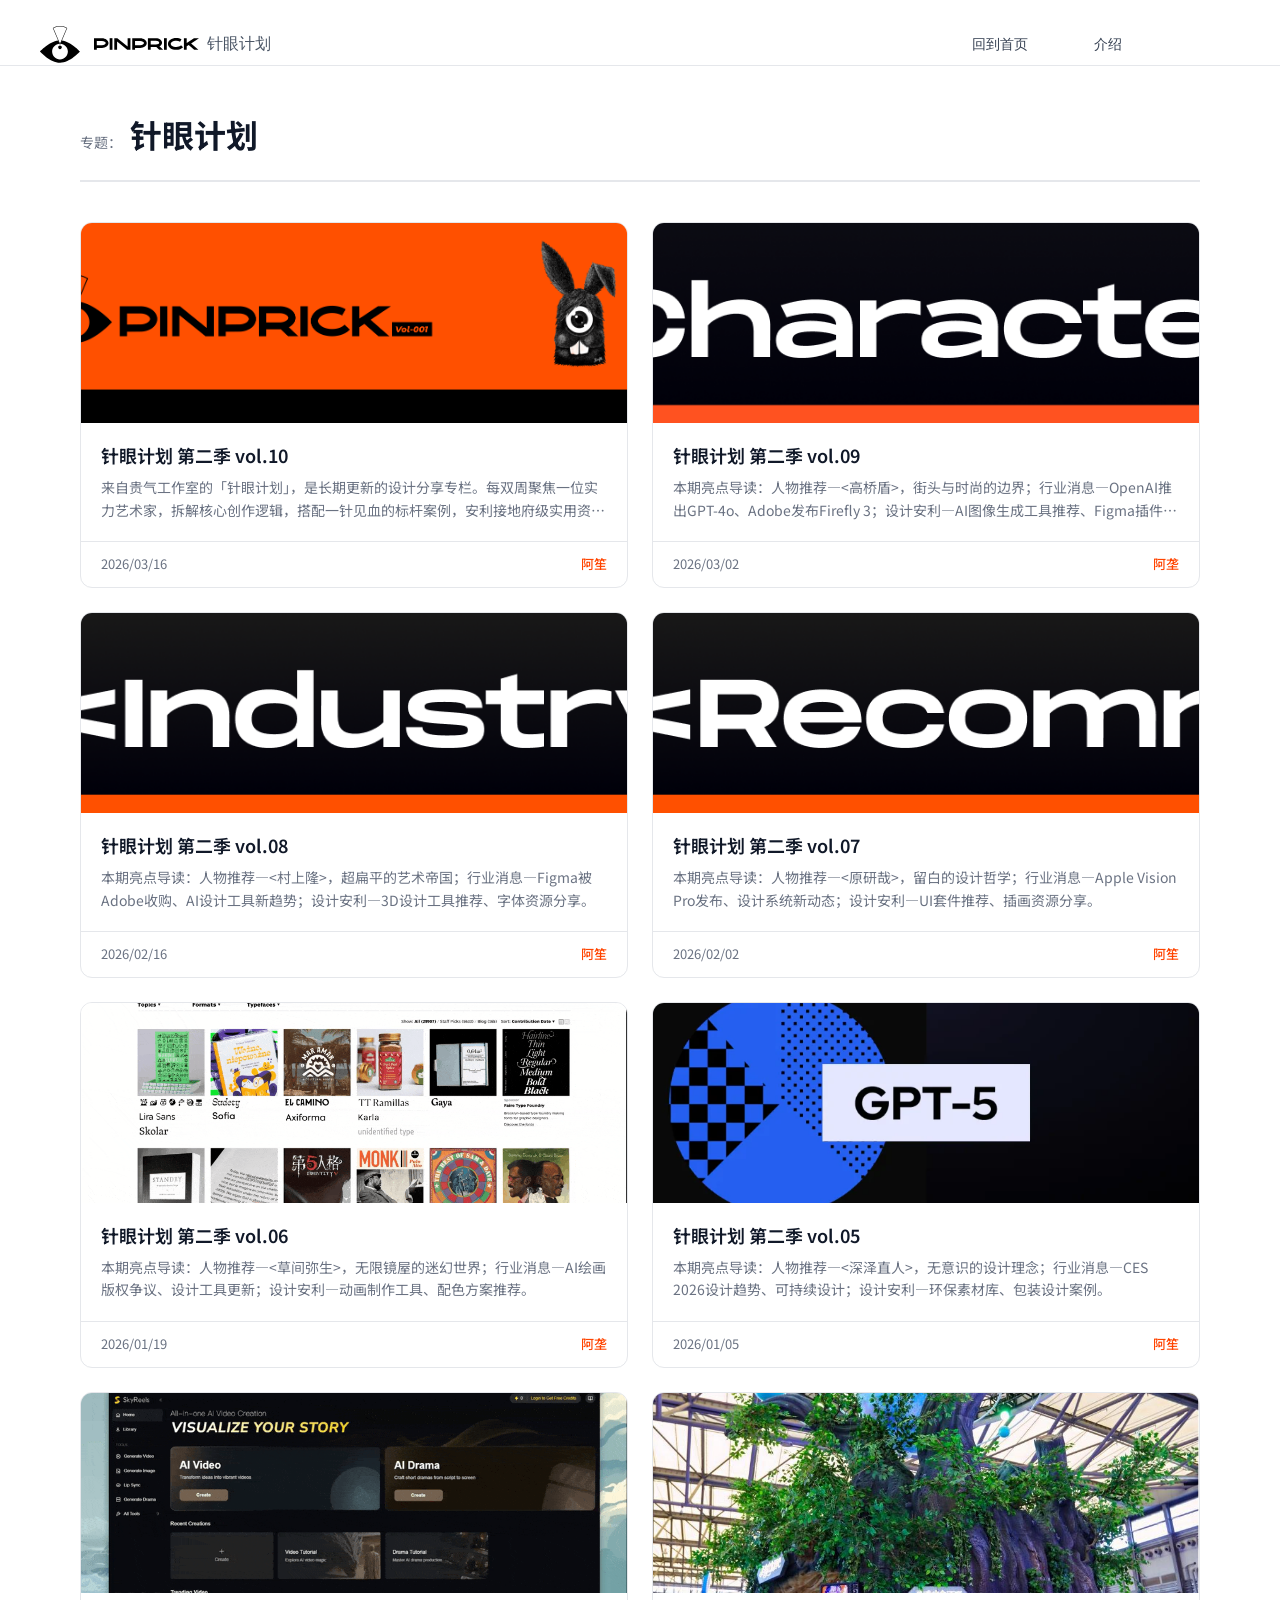
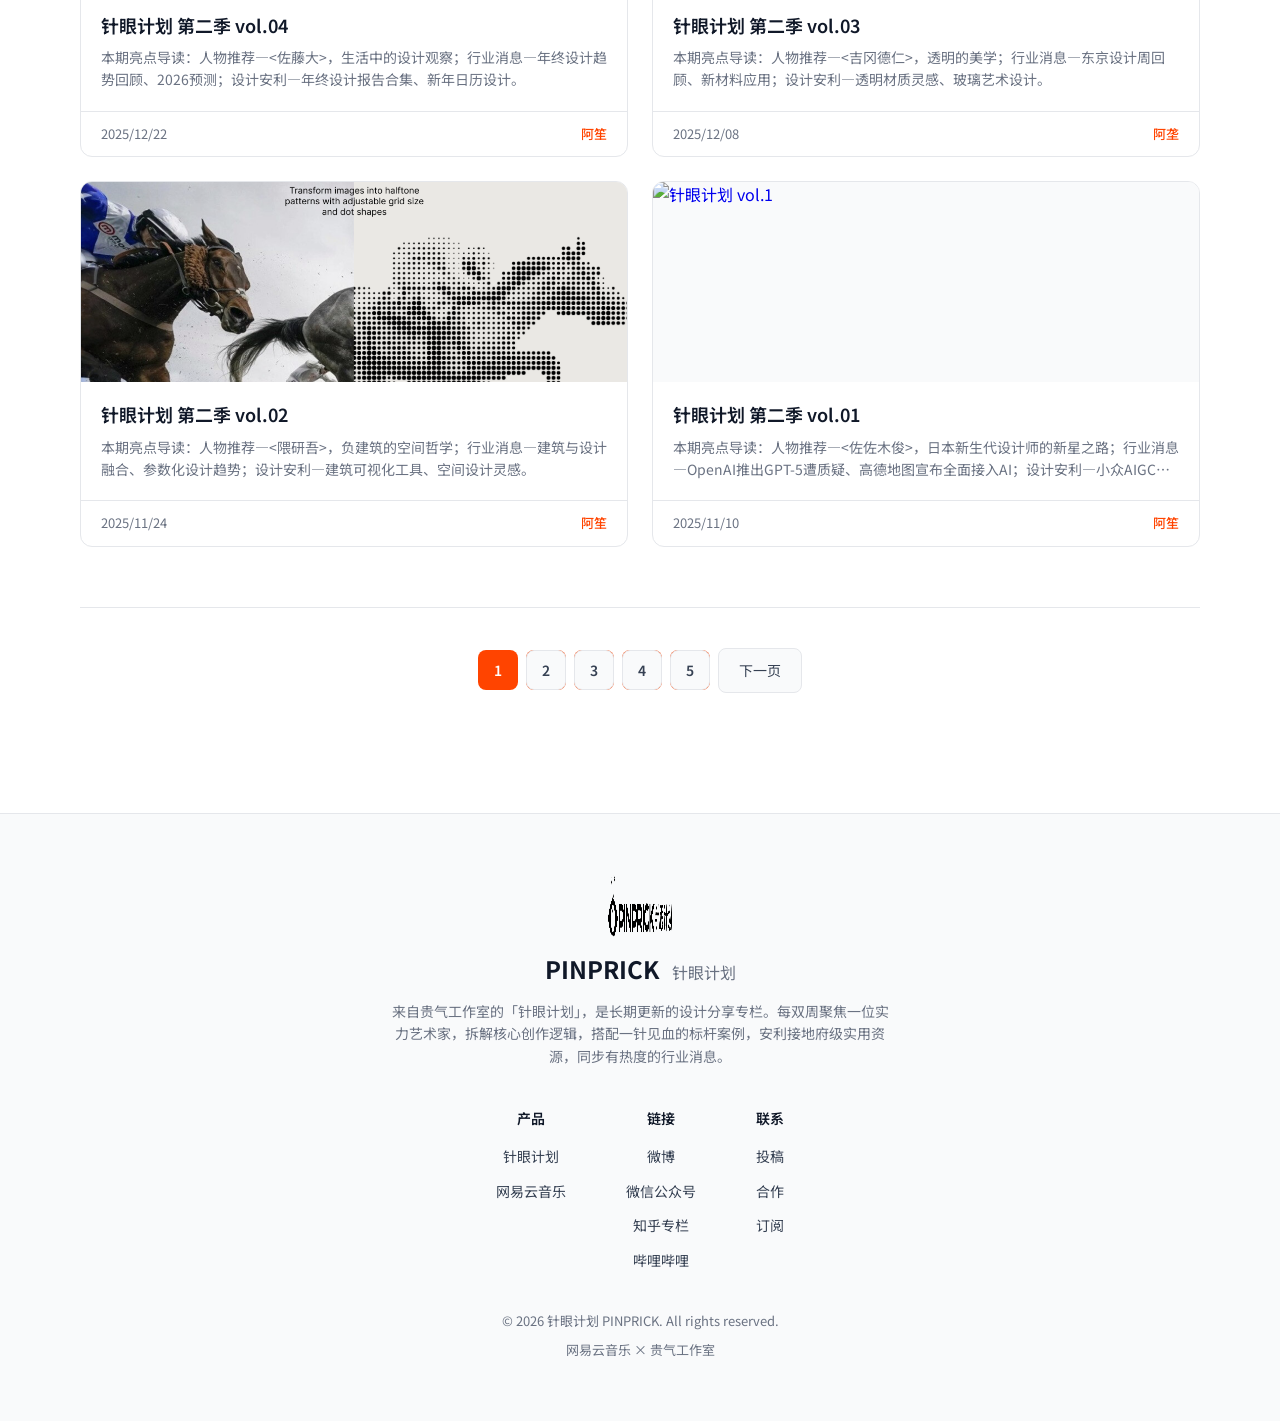
==== index.html @ 89ac24b5 "Initial commit" ====
<!DOCTYPE html>
<html lang="zh-CN">
<head>
    <meta charset="UTF-8">
    <meta name="viewport" content="width=device-width, initial-scale=1.0">
    <title>专题：针眼计划</title>
    <link rel="preconnect" href="https://fonts.googleapis.com">
    <link rel="preconnect" href="https://fonts.gstatic.com" crossorigin>
    <link href="https://fonts.googleapis.com/css2?family=Noto+Sans+SC:wght@400;500;600;700&display=swap" rel="stylesheet">
    <style>
        :root {
            --text-primary: #101828;
            --text-secondary: #364153;
            --text-tertiary: #6A7282;
            --border-color: #E5E7EB;
            --bg-gray: #F9FAFB;
            --bg-white: #FFFFFF;
            --link-blue: #155DFC;
            --primary: #FF4400;
            
            --font-main: 'Noto Sans SC', -apple-system, BlinkMacSystemFont, 'Segoe UI', sans-serif;
            --transition: all 0.2s ease;
        }

        * {
            margin: 0;
            padding: 0;
            box-sizing: border-box;
        }

        body {
            font-family: var(--font-main);
            background: var(--bg-white);
            color: var(--text-primary);
            line-height: 1.6;
            -webkit-font-smoothing: antialiased;
        }

        /* 顶部导航 */
        .header-section {
            display: flex;
            align-items: center;
            justify-content: space-between;
            padding: 16px 40px;
            border-bottom: 1px solid var(--border-color);
            background: var(--bg-white);
            position: sticky;
            top: 0;
            z-index: 100;
        }

        .header-logo .logo {
            display: flex;
            align-items: center;
            gap: 10px;
            text-decoration: none;
        }

        .header-logo img {
            width: 32px;
            height: 32px;
            border-radius: 8px;
        }

        .header-logo .en {
            font-size: 18px;
            font-weight: 700;
            color: var(--text-primary);
            letter-spacing: 1px;
        }

        .header-logo .cn {
            font-size: 14px;
            color: var(--text-tertiary);
        }

        .header-section nav ul {
            display: flex;
            list-style: none;
            gap: 32px;
        }

        .header-section nav a {
            font-size: 14px;
            color: var(--text-secondary);
            text-decoration: none;
            transition: var(--transition);
        }

        .header-section nav a:hover {
            color: var(--primary);
        }

        .header-section .buttons {
            display: flex;
            align-items: center;
            gap: 16px;
        }

        .search-input {
            padding: 8px 16px;
            border: 1px solid var(--border-color);
            border-radius: 8px;
            font-size: 14px;
            width: 200px;
            outline: none;
        }

        .search-input:focus {
            border-color: var(--primary);
        }

        /* 专题标题区 */
        .subject-page {
            max-width: 1200px;
            margin: 0 auto;
            padding: 40px;
        }

        .subject-title {
            display: flex;
            align-items: baseline;
            gap: 8px;
            margin-bottom: 40px;
            padding-bottom: 20px;
            border-bottom: 2px solid var(--border-color);
        }

        .subject-name-sub {
            font-size: 14px;
            color: var(--text-tertiary);
        }

        .subject-name-sub a {
            color: var(--text-tertiary);
            text-decoration: none;
        }

        .subject-name {
            font-size: 32px;
            font-weight: 700;
            color: var(--text-primary);
        }

        /* 周刊列表 */
        .post-list {
            display: grid;
            grid-template-columns: repeat(auto-fill, minmax(360px, 1fr));
            gap: 24px;
        }

        .post-card {
            display: block;
            background: var(--bg-white);
            border-radius: 12px;
            overflow: hidden;
            border: 1px solid var(--border-color);
            text-decoration: none;
            transition: var(--transition);
        }

        .post-card:hover {
            box-shadow: 0 4px 12px rgba(0, 0, 0, 0.1);
            transform: translateY(-4px);
        }

        .post-card .cover-image {
            width: 100%;
            height: 200px;
            overflow: hidden;
            background: var(--bg-gray);
        }

        .post-card .cover-image img {
            width: 100%;
            height: 100%;
            object-fit: cover;
            transition: var(--transition);
        }

        .post-card:hover .cover-image img {
            transform: scale(1.05);
        }

        .post-card .title-bar {
            padding: 20px;
        }

        .post-card .title {
            font-size: 18px;
            font-weight: 600;
            color: var(--text-primary);
            margin-bottom: 8px;
            line-height: 1.4;
        }

        .post-card .desc {
            font-size: 14px;
            color: var(--text-tertiary);
            line-height: 1.6;
            display: -webkit-box;
            -webkit-line-clamp: 2;
            -webkit-box-orient: vertical;
            overflow: hidden;
        }

        .post-card .meta-bar {
            padding: 12px 20px;
            border-top: 1px solid var(--border-color);
            display: flex;
            justify-content: space-between;
            align-items: center;
        }

        .post-card .date {
            font-size: 13px;
            color: var(--text-tertiary);
        }

        .post-card .author {
            font-size: 13px;
            color: var(--primary);
            font-weight: 500;
        }

        /* 分页 */
        .pages-nav {
            display: flex;
            justify-content: center;
            align-items: center;
            gap: 8px;
            margin-top: 60px;
            padding-top: 40px;
            border-top: 1px solid var(--border-color);
        }

        .pages-buttons {
            display: flex;
            list-style: none;
            gap: 8px;
        }

        .pages-buttons li,
        .pages-buttons a {
            display: flex;
            align-items: center;
            justify-content: center;
            width: 40px;
            height: 40px;
            border-radius: 8px;
            font-size: 14px;
            text-decoration: none;
            transition: var(--transition);
        }

        .pages-buttons li {
            background: var(--primary);
            color: white;
            font-weight: 600;
        }

        .pages-buttons a {
            background: var(--bg-gray);
            color: var(--text-secondary);
            border: 1px solid var(--border-color);
        }

        .pages-buttons a:hover {
            background: var(--border-color);
        }

        .pages-but.next {
            padding: 10px 20px;
            background: var(--bg-gray);
            color: var(--text-secondary);
            border: 1px solid var(--border-color);
            border-radius: 8px;
            font-size: 14px;
            text-decoration: none;
            transition: var(--transition);
        }

        .pages-but.next:hover {
            background: var(--border-color);
        }

        /* 页脚 */
        footer {
            background: var(--bg-gray);
            border-top: 1px solid var(--border-color);
            padding: 60px 40px;
            margin-top: 80px;
        }

        .site-logo {
            max-width: 1200px;
            margin: 0 auto;
            display: flex;
            flex-direction: column;
            align-items: center;
            text-align: center;
            gap: 40px;
        }

        .site-desc {
            display: flex;
            flex-direction: column;
            align-items: center;
            gap: 12px;
        }

        .site-desc img {
            width: 64px;
            height: 64px;
            border-radius: 12px;
        }

        .site-desc .name {
            font-size: 24px;
            font-weight: 700;
            color: var(--text-primary);
        }

        .site-desc .name .zh {
            font-size: 16px;
            color: var(--text-tertiary);
            font-weight: 400;
            margin-left: 8px;
        }

        .site-desc .desc {
            font-size: 14px;
            color: var(--text-tertiary);
            max-width: 500px;
        }

        .links-box {
            display: flex;
            gap: 60px;
            flex-wrap: wrap;
            justify-content: center;
        }

        .links {
            display: flex;
            flex-direction: column;
            gap: 12px;
        }

        .links .title {
            font-size: 14px;
            font-weight: 600;
            color: var(--text-primary);
            margin-bottom: 4px;
        }

        .links a {
            font-size: 14px;
            color: var(--text-secondary);
            text-decoration: none;
            transition: var(--transition);
        }

        .links a:hover {
            color: var(--primary);
        }

        .contact {
            display: flex;
            flex-direction: column;
            align-items: center;
            gap: 8px;
            font-size: 13px;
            color: var(--text-tertiary);
        }

        .contact a {
            color: var(--text-tertiary);
            text-decoration: none;
        }

        /* 响应式 */
        @media (max-width: 768px) {
            .header-section {
                padding: 12px 20px;
                flex-wrap: wrap;
                gap: 12px;
            }

            .header-section nav ul {
                gap: 16px;
            }

            .search-input {
                width: 150px;
            }

            .subject-page {
                padding: 20px;
            }

            .post-list {
                grid-template-columns: 1fr;
            }

            .links-box {
                gap: 30px;
            }
        }
    </style>
</head>
<body>
    <!-- 顶部导航 -->
    <div style="width: 100%; height: 100%; padding-top: 24px; padding-bottom: 1px; padding-left: 40px; padding-right: 40px; background: white; border-bottom: 1px #E5E7EB solid; flex-direction: column; justify-content: flex-start; align-items: flex-start; display: inline-flex">
        <div style="align-self: stretch; height: 40px; justify-content: space-between; align-items: center; display: inline-flex">
            <div style="width: 234px; height: 40px; justify-content: flex-start; align-items: center; gap: 12px; display: flex">
                <!-- Icon 图片 -->
                <img src="assets/icon.svg" width="40" height="37" alt="icon" style="flex-shrink: 0;">
                <div style="flex: 1 1 0; height: 28px; justify-content: flex-start; align-items: center; gap: 8px; display: flex">
                    <!-- Logo 图片 -->
                    <img src="assets/logo2.svg" width="107" height="28" alt="PINPRICK" style="flex-shrink: 0;">
                    <div style="width: 64px; height: 24px; position: relative">
                        <div style="left: 0px; top: -0.50px; position: absolute; color: #4A5565; font-size: 16px; font-family: Inter; font-weight: 400; line-height: 24px; word-wrap: break-word">针眼计划</div>
                    </div>
                </div>
            </div>
            <div style="width: 268px; height: 20px; justify-content: flex-start; align-items: flex-start; gap: 66px; display: flex">
                <a href="index.html" style="width: 56px; height: 20px; position: relative; text-decoration: none;">
                    <div style="left: 0px; top: 0.50px; position: absolute; color: #364153; font-size: 14px; font-family: Inter; font-weight: 400; line-height: 20px; word-wrap: break-word">回到首页</div>
                </a>
                <a href="#" style="width: 28px; height: 20px; position: relative; text-decoration: none;">
                    <div style="left: 0px; top: 0.50px; position: absolute; color: #364153; font-size: 14px; font-family: Inter; font-weight: 400; line-height: 20px; word-wrap: break-word">介绍</div>
                </a>
            </div>
        </div>
    </div>

    <!-- 专题内容 -->
    <div class="subject-page">
        <div class="subject-title">
            <div class="subject-name-sub"><a href="#">专题</a>：</div>
            <div class="subject-name">针眼计划</div>
        </div>

        <div class="post-list">
            <article>
                <a class="post-card" href="vol10.html">
                    <div class="cover-image">
                        <img src="assets/images/banner.png" alt="针眼计划 vol.10">
                    </div>
                    <div class="title-bar">
                        <div class="title">针眼计划 第二季 vol.10</div>
                        <div class="desc">来自贵气工作室的「针眼计划」，是长期更新的设计分享专栏。每双周聚焦一位实力艺术家，拆解核心创作逻辑，搭配一针见血的标杆案例，安利接地府级实用资源，同步有热度的行业消息。</div>
                    </div>
                    <div class="meta-bar">
                        <div class="date">2026/03/16</div>
                        <div class="author">阿笙</div>
                    </div>
                </a>
            </article>

            <article>
                <a class="post-card" href="#">
                    <div class="cover-image">
                        <img src="assets/images/image1.png" alt="针眼计划 vol.9">
                    </div>
                    <div class="title-bar">
                        <div class="title">针眼计划 第二季 vol.09</div>
                        <div class="desc">本期亮点导读：人物推荐—<高桥盾>，街头与时尚的边界；行业消息—OpenAI推出GPT-4o、Adobe发布Firefly 3；设计安利—AI图像生成工具推荐、Figma插件安利。</div>
                    </div>
                    <div class="meta-bar">
                        <div class="date">2026/03/02</div>
                        <div class="author">阿垄</div>
                    </div>
                </a>
            </article>

            <article>
                <a class="post-card" href="#">
                    <div class="cover-image">
                        <img src="assets/images/image2.png" alt="针眼计划 vol.8">
                    </div>
                    <div class="title-bar">
                        <div class="title">针眼计划 第二季 vol.08</div>
                        <div class="desc">本期亮点导读：人物推荐—<村上隆>，超扁平的艺术帝国；行业消息—Figma被Adobe收购、AI设计工具新趋势；设计安利—3D设计工具推荐、字体资源分享。</div>
                    </div>
                    <div class="meta-bar">
                        <div class="date">2026/02/16</div>
                        <div class="author">阿笙</div>
                    </div>
                </a>
            </article>

            <article>
                <a class="post-card" href="#">
                    <div class="cover-image">
                        <img src="assets/images/image3.png" alt="针眼计划 vol.7">
                    </div>
                    <div class="title-bar">
                        <div class="title">针眼计划 第二季 vol.07</div>
                        <div class="desc">本期亮点导读：人物推荐—<原研哉>，留白的设计哲学；行业消息—Apple Vision Pro发布、设计系统新动态；设计安利—UI套件推荐、插画资源分享。</div>
                    </div>
                    <div class="meta-bar">
                        <div class="date">2026/02/02</div>
                        <div class="author">阿笙</div>
                    </div>
                </a>
            </article>

            <article>
                <a class="post-card" href="#">
                    <div class="cover-image">
                        <img src="assets/22a1a3b0213f842f00d4b5f967fd8609e3eee05f.png" alt="针眼计划 vol.6">
                    </div>
                    <div class="title-bar">
                        <div class="title">针眼计划 第二季 vol.06</div>
                        <div class="desc">本期亮点导读：人物推荐—<草间弥生>，无限镜屋的迷幻世界；行业消息—AI绘画版权争议、设计工具更新；设计安利—动画制作工具、配色方案推荐。</div>
                    </div>
                    <div class="meta-bar">
                        <div class="date">2026/01/19</div>
                        <div class="author">阿垄</div>
                    </div>
                </a>
            </article>

            <article>
                <a class="post-card" href="#">
                    <div class="cover-image">
                        <img src="assets/33ae44bf12fc113bd7b85f7aa968d2477eeef118.png" alt="针眼计划 vol.5">
                    </div>
                    <div class="title-bar">
                        <div class="title">针眼计划 第二季 vol.05</div>
                        <div class="desc">本期亮点导读：人物推荐—<深泽直人>，无意识的设计理念；行业消息—CES 2026设计趋势、可持续设计；设计安利—环保素材库、包装设计案例。</div>
                    </div>
                    <div class="meta-bar">
                        <div class="date">2026/01/05</div>
                        <div class="author">阿笙</div>
                    </div>
                </a>
            </article>

            <article>
                <a class="post-card" href="#">
                    <div class="cover-image">
                        <img src="assets/5756b18240e307628a3d1b5a6f895a872608be75.png" alt="针眼计划 vol.4">
                    </div>
                    <div class="title-bar">
                        <div class="title">针眼计划 第二季 vol.04</div>
                        <div class="desc">本期亮点导读：人物推荐—<佐藤大>，生活中的设计观察；行业消息—年终设计趋势回顾、2026预测；设计安利—年终设计报告合集、新年日历设计。</div>
                    </div>
                    <div class="meta-bar">
                        <div class="date">2025/12/22</div>
                        <div class="author">阿笙</div>
                    </div>
                </a>
            </article>

            <article>
                <a class="post-card" href="#">
                    <div class="cover-image">
                        <img src="assets/b11e71206a2178efbe42b6c423377d0034a6771e.png" alt="针眼计划 vol.3">
                    </div>
                    <div class="title-bar">
                        <div class="title">针眼计划 第二季 vol.03</div>
                        <div class="desc">本期亮点导读：人物推荐—<吉冈德仁>，透明的美学；行业消息—东京设计周回顾、新材料应用；设计安利—透明材质灵感、玻璃艺术设计。</div>
                    </div>
                    <div class="meta-bar">
                        <div class="date">2025/12/08</div>
                        <div class="author">阿垄</div>
                    </div>
                </a>
            </article>

            <article>
                <a class="post-card" href="#">
                    <div class="cover-image">
                        <img src="assets/c27d54ccee153dde2a1692003298efab09b03864.png" alt="针眼计划 vol.2">
                    </div>
                    <div class="title-bar">
                        <div class="title">针眼计划 第二季 vol.02</div>
                        <div class="desc">本期亮点导读：人物推荐—<隈研吾>，负建筑的空间哲学；行业消息—建筑与设计融合、参数化设计趋势；设计安利—建筑可视化工具、空间设计灵感。</div>
                    </div>
                    <div class="meta-bar">
                        <div class="date">2025/11/24</div>
                        <div class="author">阿笙</div>
                    </div>
                </a>
            </article>

            <article>
                <a class="post-card" href="#">
                    <div class="cover-image">
                        <img src="assets/86ebbc7be749cad9cbaf5dbb423f8e8fbf219d5c.png" alt="针眼计划 vol.1">
                    </div>
                    <div class="title-bar">
                        <div class="title">针眼计划 第二季 vol.01</div>
                        <div class="desc">本期亮点导读：人物推荐—<佐佐木俊>，日本新生代设计师的新星之路；行业消息—OpenAI推出GPT-5遭质疑、高德地图宣布全面接入AI；设计安利—小众AIGC生成视频&图片平台推荐。</div>
                    </div>
                    <div class="meta-bar">
                        <div class="date">2025/11/10</div>
                        <div class="author">阿笙</div>
                    </div>
                </a>
            </article>
        </div>

        <!-- 分页 -->
        <div class="pages-nav">
            <ul class="pages-buttons">
                <li class="active">1</li>
                <li><a href="#">2</a></li>
                <li><a href="#">3</a></li>
                <li><a href="#">4</a></li>
                <li><a href="#">5</a></li>
            </ul>
            <a class="pages-but next" href="#">下一页</a>
        </div>
    </div>

    <!-- 页脚 -->
    <footer>
        <div class="site-logo">
            <div class="site-desc">
                <img src="assets/logos/logo.png" alt="PINPRICK">
                <div class="name">PINPRICK <span class="zh">针眼计划</span></div>
                <div class="desc">来自贵气工作室的「针眼计划」，是长期更新的设计分享专栏。每双周聚焦一位实力艺术家，拆解核心创作逻辑，搭配一针见血的标杆案例，安利接地府级实用资源，同步有热度的行业消息。</div>
            </div>
            <div class="links-box">
                <nav class="links">
                    <div class="title">产品</div>
                    <a href="#" target="_blank">针眼计划</a>
                    <a href="#" target="_blank">网易云音乐</a>
                </nav>
                <nav class="links">
                    <div class="title">链接</div>
                    <a href="#" target="_blank">微博</a>
                    <a href="#" target="_blank">微信公众号</a>
                    <a href="#" target="_blank">知乎专栏</a>
                    <a href="#" target="_blank">哔哩哔哩</a>
                </nav>
                <nav class="links">
                    <div class="title">联系</div>
                    <a href="#" target="_blank">投稿</a>
                    <a href="#" target="_blank">合作</a>
                    <a href="#" target="_blank">订阅</a>
                </nav>
            </div>
            <div class="contact">
                <div class="cc">© 2026 针眼计划 PINPRICK. All rights reserved.</div>
                <div><a href="#">网易云音乐 × 贵气工作室</a></div>
            </div>
        </div>
    </footer>
</body>
</html>
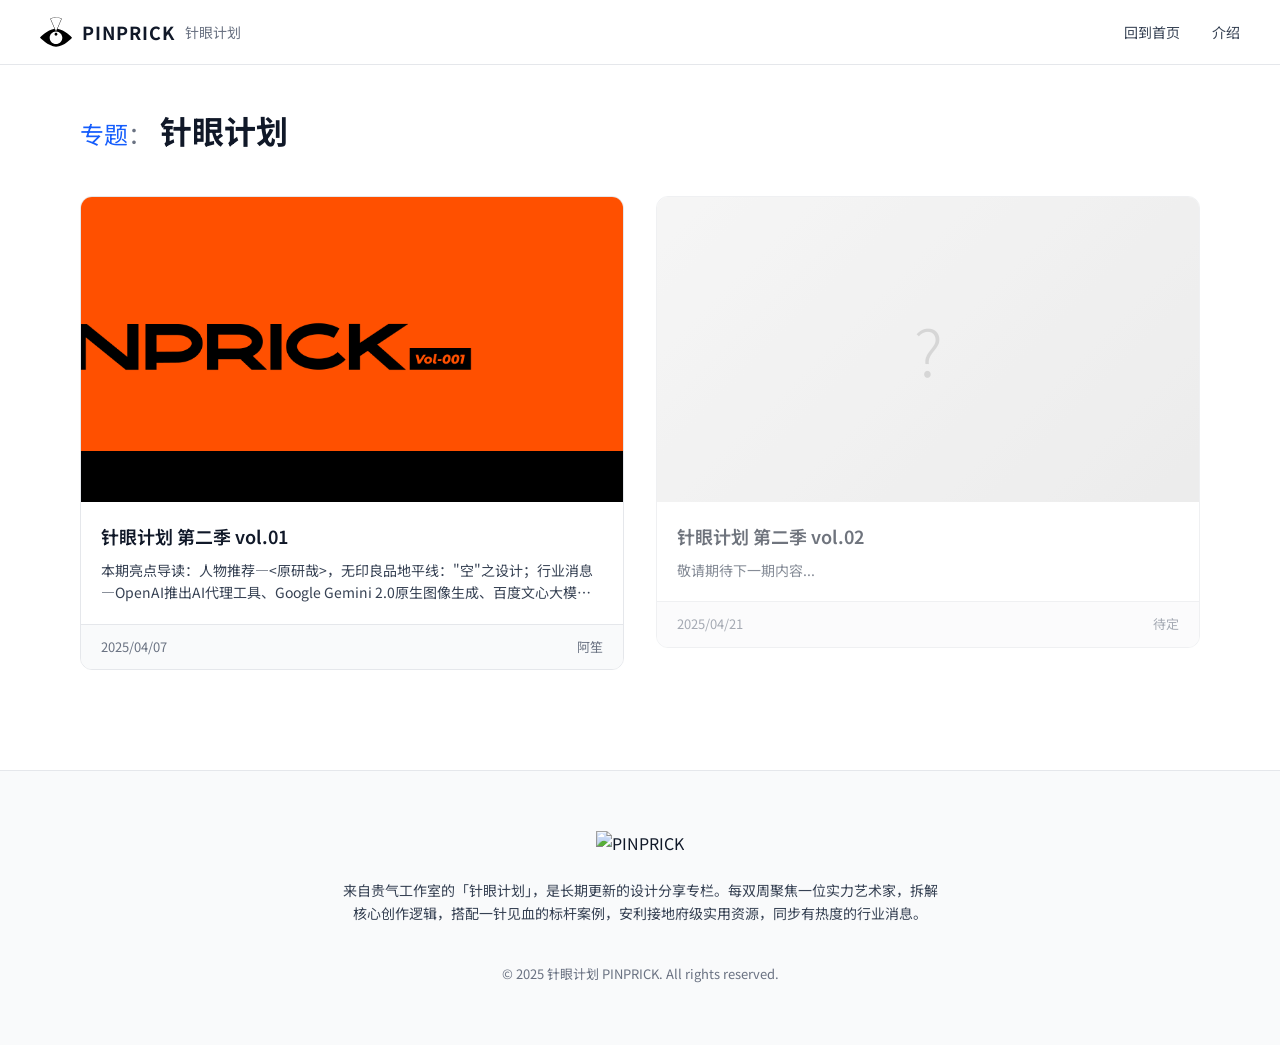
==== commit e84d22b2: "优化：使用渐变占位图替换行业消息和资源部分图片，添加英文标题，删除assets PNG" ====
--- a/index.html
+++ b/index.html
@@ -17,425 +17,77 @@
             --bg-white: #FFFFFF;
             --link-blue: #155DFC;
             --primary: #FF4400;
-            
             --font-main: 'Noto Sans SC', -apple-system, BlinkMacSystemFont, 'Segoe UI', sans-serif;
             --transition: all 0.2s ease;
         }
-
-        * {
-            margin: 0;
-            padding: 0;
-            box-sizing: border-box;
-        }
-
-        body {
-            font-family: var(--font-main);
-            background: var(--bg-white);
-            color: var(--text-primary);
-            line-height: 1.6;
-            -webkit-font-smoothing: antialiased;
-        }
-
-        /* 顶部导航 */
-        .header-section {
-            display: flex;
-            align-items: center;
-            justify-content: space-between;
-            padding: 16px 40px;
-            border-bottom: 1px solid var(--border-color);
-            background: var(--bg-white);
-            position: sticky;
-            top: 0;
-            z-index: 100;
-        }
-
-        .header-logo .logo {
-            display: flex;
-            align-items: center;
-            gap: 10px;
-            text-decoration: none;
-        }
-
-        .header-logo img {
-            width: 32px;
-            height: 32px;
-            border-radius: 8px;
-        }
-
-        .header-logo .en {
-            font-size: 18px;
-            font-weight: 700;
-            color: var(--text-primary);
-            letter-spacing: 1px;
-        }
-
-        .header-logo .cn {
-            font-size: 14px;
-            color: var(--text-tertiary);
-        }
-
-        .header-section nav ul {
-            display: flex;
-            list-style: none;
-            gap: 32px;
-        }
-
-        .header-section nav a {
-            font-size: 14px;
-            color: var(--text-secondary);
-            text-decoration: none;
-            transition: var(--transition);
-        }
-
-        .header-section nav a:hover {
-            color: var(--primary);
-        }
-
-        .header-section .buttons {
-            display: flex;
-            align-items: center;
-            gap: 16px;
-        }
-
-        .search-input {
-            padding: 8px 16px;
-            border: 1px solid var(--border-color);
-            border-radius: 8px;
-            font-size: 14px;
-            width: 200px;
-            outline: none;
-        }
-
-        .search-input:focus {
-            border-color: var(--primary);
-        }
-
-        /* 专题标题区 */
-        .subject-page {
-            max-width: 1200px;
-            margin: 0 auto;
-            padding: 40px;
-        }
-
-        .subject-title {
-            display: flex;
-            align-items: baseline;
-            gap: 8px;
-            margin-bottom: 40px;
-            padding-bottom: 20px;
-            border-bottom: 2px solid var(--border-color);
-        }
-
-        .subject-name-sub {
-            font-size: 14px;
-            color: var(--text-tertiary);
-        }
-
-        .subject-name-sub a {
-            color: var(--text-tertiary);
-            text-decoration: none;
-        }
-
-        .subject-name {
-            font-size: 32px;
-            font-weight: 700;
-            color: var(--text-primary);
-        }
-
-        /* 周刊列表 */
-        .post-list {
-            display: grid;
-            grid-template-columns: repeat(auto-fill, minmax(360px, 1fr));
-            gap: 24px;
-        }
-
-        .post-card {
-            display: block;
-            background: var(--bg-white);
-            border-radius: 12px;
-            overflow: hidden;
-            border: 1px solid var(--border-color);
-            text-decoration: none;
-            transition: var(--transition);
-        }
-
-        .post-card:hover {
-            box-shadow: 0 4px 12px rgba(0, 0, 0, 0.1);
-            transform: translateY(-4px);
-        }
-
-        .post-card .cover-image {
-            width: 100%;
-            height: 200px;
-            overflow: hidden;
-            background: var(--bg-gray);
-        }
-
-        .post-card .cover-image img {
-            width: 100%;
-            height: 100%;
-            object-fit: cover;
-            transition: var(--transition);
-        }
-
-        .post-card:hover .cover-image img {
-            transform: scale(1.05);
-        }
-
-        .post-card .title-bar {
-            padding: 20px;
-        }
-
-        .post-card .title {
-            font-size: 18px;
-            font-weight: 600;
-            color: var(--text-primary);
-            margin-bottom: 8px;
-            line-height: 1.4;
-        }
-
-        .post-card .desc {
-            font-size: 14px;
-            color: var(--text-tertiary);
-            line-height: 1.6;
-            display: -webkit-box;
-            -webkit-line-clamp: 2;
-            -webkit-box-orient: vertical;
-            overflow: hidden;
-        }
-
-        .post-card .meta-bar {
-            padding: 12px 20px;
-            border-top: 1px solid var(--border-color);
-            display: flex;
-            justify-content: space-between;
-            align-items: center;
-        }
-
-        .post-card .date {
-            font-size: 13px;
-            color: var(--text-tertiary);
-        }
-
-        .post-card .author {
-            font-size: 13px;
-            color: var(--primary);
-            font-weight: 500;
-        }
-
-        /* 分页 */
-        .pages-nav {
-            display: flex;
-            justify-content: center;
-            align-items: center;
-            gap: 8px;
-            margin-top: 60px;
-            padding-top: 40px;
-            border-top: 1px solid var(--border-color);
-        }
-
-        .pages-buttons {
-            display: flex;
-            list-style: none;
-            gap: 8px;
-        }
-
-        .pages-buttons li,
-        .pages-buttons a {
-            display: flex;
-            align-items: center;
-            justify-content: center;
-            width: 40px;
-            height: 40px;
-            border-radius: 8px;
-            font-size: 14px;
-            text-decoration: none;
-            transition: var(--transition);
-        }
-
-        .pages-buttons li {
-            background: var(--primary);
-            color: white;
-            font-weight: 600;
-        }
-
-        .pages-buttons a {
-            background: var(--bg-gray);
-            color: var(--text-secondary);
-            border: 1px solid var(--border-color);
-        }
-
-        .pages-buttons a:hover {
-            background: var(--border-color);
-        }
-
-        .pages-but.next {
-            padding: 10px 20px;
-            background: var(--bg-gray);
-            color: var(--text-secondary);
-            border: 1px solid var(--border-color);
-            border-radius: 8px;
-            font-size: 14px;
-            text-decoration: none;
-            transition: var(--transition);
-        }
-
-        .pages-but.next:hover {
-            background: var(--border-color);
-        }
-
-        /* 页脚 */
-        footer {
-            background: var(--bg-gray);
-            border-top: 1px solid var(--border-color);
-            padding: 60px 40px;
-            margin-top: 80px;
-        }
-
-        .site-logo {
-            max-width: 1200px;
-            margin: 0 auto;
-            display: flex;
-            flex-direction: column;
-            align-items: center;
-            text-align: center;
-            gap: 40px;
-        }
-
-        .site-desc {
-            display: flex;
-            flex-direction: column;
-            align-items: center;
-            gap: 12px;
-        }
-
-        .site-desc img {
-            width: 64px;
-            height: 64px;
-            border-radius: 12px;
-        }
-
-        .site-desc .name {
-            font-size: 24px;
-            font-weight: 700;
-            color: var(--text-primary);
-        }
-
-        .site-desc .name .zh {
-            font-size: 16px;
-            color: var(--text-tertiary);
-            font-weight: 400;
-            margin-left: 8px;
-        }
-
-        .site-desc .desc {
-            font-size: 14px;
-            color: var(--text-tertiary);
-            max-width: 500px;
-        }
-
-        .links-box {
-            display: flex;
-            gap: 60px;
-            flex-wrap: wrap;
-            justify-content: center;
-        }
-
-        .links {
-            display: flex;
-            flex-direction: column;
-            gap: 12px;
-        }
-
-        .links .title {
-            font-size: 14px;
-            font-weight: 600;
-            color: var(--text-primary);
-            margin-bottom: 4px;
-        }
-
-        .links a {
-            font-size: 14px;
-            color: var(--text-secondary);
-            text-decoration: none;
-            transition: var(--transition);
-        }
-
-        .links a:hover {
-            color: var(--primary);
-        }
-
-        .contact {
-            display: flex;
-            flex-direction: column;
-            align-items: center;
-            gap: 8px;
-            font-size: 13px;
-            color: var(--text-tertiary);
-        }
-
-        .contact a {
-            color: var(--text-tertiary);
-            text-decoration: none;
-        }
-
-        /* 响应式 */
+        * { margin: 0; padding: 0; box-sizing: border-box; }
+        body { font-family: var(--font-main); background: var(--bg-white); color: var(--text-primary); line-height: 1.6; }
+        
+        /* Header */
+        .header-section { display: flex; align-items: center; justify-content: space-between; padding: 16px 40px; border-bottom: 1px solid var(--border-color); background: var(--bg-white); position: sticky; top: 0; z-index: 100; }
+        .header-logo .logo { display: flex; align-items: center; gap: 10px; text-decoration: none; }
+        .header-logo img { width: 32px; height: 32px; border-radius: 8px; }
+        .header-logo .en { font-size: 18px; font-weight: 700; color: var(--text-primary); letter-spacing: 1px; }
+        .header-logo .cn { font-size: 14px; color: var(--text-tertiary); }
+        .header-section nav ul { display: flex; list-style: none; gap: 32px; }
+        .header-section nav a { font-size: 14px; color: var(--text-secondary); text-decoration: none; }
+        .header-section nav a:hover { color: var(--primary); }
+        
+        /* Subject Page */
+        .subject-page { max-width: 1200px; margin: 0 auto; padding: 40px; }
+        .subject-title { display: flex; align-items: baseline; gap: 8px; margin-bottom: 40px; }
+        .subject-name-sub { font-size: 24px; color: var(--text-tertiary); }
+        .subject-name-sub a { color: var(--link-blue); text-decoration: none; }
+        .subject-name { font-size: 32px; font-weight: 700; color: var(--text-primary); }
+        
+        /* Post List */
+        .post-list { display: grid; grid-template-columns: repeat(auto-fill, minmax(360px, 1fr)); gap: 32px; }
+        .post-card { display: block; text-decoration: none; background: var(--bg-white); border-radius: 12px; overflow: hidden; border: 1px solid var(--border-color); transition: var(--transition); }
+        .post-card:hover { box-shadow: 0 4px 20px rgba(0,0,0,0.08); transform: translateY(-2px); }
+        .cover-image { width: 100%; aspect-ratio: 16/9; overflow: hidden; }
+        .cover-image img { width: 100%; height: 100%; object-fit: cover; }
+        .title-bar { padding: 20px; }
+        .title { font-size: 18px; font-weight: 600; color: var(--text-primary); margin-bottom: 8px; }
+        .desc { font-size: 14px; color: var(--text-secondary); line-height: 1.6; display: -webkit-box; -webkit-line-clamp: 2; -webkit-box-orient: vertical; overflow: hidden; }
+        .meta-bar { display: flex; justify-content: space-between; padding: 12px 20px; border-top: 1px solid var(--border-color); background: var(--bg-gray); font-size: 13px; color: var(--text-tertiary); }
+        
+        /* Footer */
+        footer { background: var(--bg-gray); padding: 60px 40px; margin-top: 60px; border-top: 1px solid var(--border-color); }
+        .footer-content { max-width: 1200px; margin: 0 auto; }
+        .site-desc { margin-bottom: 40px; }
+        .site-desc img { height: 32px; margin-bottom: 16px; }
+        .site-desc .name { font-size: 20px; font-weight: 700; margin-bottom: 8px; }
+        .site-desc .name .zh { font-size: 14px; font-weight: 400; color: var(--text-tertiary); margin-left: 8px; }
+        .site-desc .desc { font-size: 14px; color: var(--text-secondary); max-width: 600px; line-height: 1.6; }
+        .cc { font-size: 13px; color: var(--text-tertiary); margin-top: 20px; }
+        
         @media (max-width: 768px) {
-            .header-section {
-                padding: 12px 20px;
-                flex-wrap: wrap;
-                gap: 12px;
-            }
-
-            .header-section nav ul {
-                gap: 16px;
-            }
-
-            .search-input {
-                width: 150px;
-            }
-
-            .subject-page {
-                padding: 20px;
-            }
-
-            .post-list {
-                grid-template-columns: 1fr;
-            }
-
-            .links-box {
-                gap: 30px;
-            }
+            .header-section { padding: 16px 20px; }
+            .header-section nav { display: none; }
+            .subject-page { padding: 20px; }
+            .post-list { grid-template-columns: 1fr; }
         }
     </style>
 </head>
 <body>
-    <!-- 顶部导航 -->
-    <div style="width: 100%; height: 100%; padding-top: 24px; padding-bottom: 1px; padding-left: 40px; padding-right: 40px; background: white; border-bottom: 1px #E5E7EB solid; flex-direction: column; justify-content: flex-start; align-items: flex-start; display: inline-flex">
-        <div style="align-self: stretch; height: 40px; justify-content: space-between; align-items: center; display: inline-flex">
-            <div style="width: 234px; height: 40px; justify-content: flex-start; align-items: center; gap: 12px; display: flex">
-                <!-- Icon 图片 -->
-                <img src="assets/icon.svg" width="40" height="37" alt="icon" style="flex-shrink: 0;">
-                <div style="flex: 1 1 0; height: 28px; justify-content: flex-start; align-items: center; gap: 8px; display: flex">
-                    <!-- Logo 图片 -->
-                    <img src="assets/logo2.svg" width="107" height="28" alt="PINPRICK" style="flex-shrink: 0;">
-                    <div style="width: 64px; height: 24px; position: relative">
-                        <div style="left: 0px; top: -0.50px; position: absolute; color: #4A5565; font-size: 16px; font-family: Inter; font-weight: 400; line-height: 24px; word-wrap: break-word">针眼计划</div>
-                    </div>
-                </div>
-            </div>
-            <div style="width: 268px; height: 20px; justify-content: flex-start; align-items: flex-start; gap: 66px; display: flex">
-                <a href="index.html" style="width: 56px; height: 20px; position: relative; text-decoration: none;">
-                    <div style="left: 0px; top: 0.50px; position: absolute; color: #364153; font-size: 14px; font-family: Inter; font-weight: 400; line-height: 20px; word-wrap: break-word">回到首页</div>
-                </a>
-                <a href="#" style="width: 28px; height: 20px; position: relative; text-decoration: none;">
-                    <div style="left: 0px; top: 0.50px; position: absolute; color: #364153; font-size: 14px; font-family: Inter; font-weight: 400; line-height: 20px; word-wrap: break-word">介绍</div>
-                </a>
-            </div>
+    <!-- Header -->
+    <div class="header-section">
+        <div class="header-logo">
+            <a href="index.html" class="logo">
+                <img src="assets/icon.svg" alt="icon">
+                <span class="en">PINPRICK</span>
+                <span class="cn">针眼计划</span>
+            </a>
         </div>
+        <nav>
+            <ul>
+                <li><a href="index.html">回到首页</a></li>
+                <li><a href="#">介绍</a></li>
+            </ul>
+        </nav>
     </div>
 
-    <!-- 专题内容 -->
+    <!-- Subject Content -->
     <div class="subject-page">
         <div class="subject-title">
             <div class="subject-name-sub"><a href="#">专题</a>：</div>
@@ -443,212 +95,50 @@
         </div>
 
         <div class="post-list">
+            <!-- 第1期 -->
             <article>
-                <a class="post-card" href="vol10.html">
+                <a class="post-card" href="vol1.html">
                     <div class="cover-image">
-                        <img src="assets/images/banner.png" alt="针眼计划 vol.10">
+                        <img src="assets/images/banner.png" alt="针眼计划 vol.1">
                     </div>
                     <div class="title-bar">
-                        <div class="title">针眼计划 第二季 vol.10</div>
-                        <div class="desc">来自贵气工作室的「针眼计划」，是长期更新的设计分享专栏。每双周聚焦一位实力艺术家，拆解核心创作逻辑，搭配一针见血的标杆案例，安利接地府级实用资源，同步有热度的行业消息。</div>
+                        <div class="title">针眼计划 第二季 vol.01</div>
+                        <div class="desc">本期亮点导读：人物推荐—<原研哉>，无印良品地平线："空"之设计；行业消息—OpenAI推出AI代理工具、Google Gemini 2.0原生图像生成、百度文心大模型4.5发布；设计安利—Midjourney v6.1、Spline 3D、可灵AI、FigJam AI、Google Fonts。</div>
                     </div>
                     <div class="meta-bar">
-                        <div class="date">2026/03/16</div>
+                        <div class="date">2025/04/07</div>
                         <div class="author">阿笙</div>
                     </div>
                 </a>
             </article>
 
+            <!-- 第2期（留白预备） -->
             <article>
-                <a class="post-card" href="#">
-                    <div class="cover-image">
-                        <img src="assets/images/image1.png" alt="针眼计划 vol.9">
-                    </div>
-                    <div class="title-bar">
-                        <div class="title">针眼计划 第二季 vol.09</div>
-                        <div class="desc">本期亮点导读：人物推荐—<高桥盾>，街头与时尚的边界；行业消息—OpenAI推出GPT-4o、Adobe发布Firefly 3；设计安利—AI图像生成工具推荐、Figma插件安利。</div>
-                    </div>
-                    <div class="meta-bar">
-                        <div class="date">2026/03/02</div>
-                        <div class="author">阿垄</div>
-                    </div>
-                </a>
-            </article>
-
-            <article>
-                <a class="post-card" href="#">
-                    <div class="cover-image">
-                        <img src="assets/images/image2.png" alt="针眼计划 vol.8">
-                    </div>
-                    <div class="title-bar">
-                        <div class="title">针眼计划 第二季 vol.08</div>
-                        <div class="desc">本期亮点导读：人物推荐—<村上隆>，超扁平的艺术帝国；行业消息—Figma被Adobe收购、AI设计工具新趋势；设计安利—3D设计工具推荐、字体资源分享。</div>
-                    </div>
-                    <div class="meta-bar">
-                        <div class="date">2026/02/16</div>
-                        <div class="author">阿笙</div>
-                    </div>
-                </a>
-            </article>
-
-            <article>
-                <a class="post-card" href="#">
-                    <div class="cover-image">
-                        <img src="assets/images/image3.png" alt="针眼计划 vol.7">
-                    </div>
-                    <div class="title-bar">
-                        <div class="title">针眼计划 第二季 vol.07</div>
-                        <div class="desc">本期亮点导读：人物推荐—<原研哉>，留白的设计哲学；行业消息—Apple Vision Pro发布、设计系统新动态；设计安利—UI套件推荐、插画资源分享。</div>
-                    </div>
-                    <div class="meta-bar">
-                        <div class="date">2026/02/02</div>
-                        <div class="author">阿笙</div>
-                    </div>
-                </a>
-            </article>
-
-            <article>
-                <a class="post-card" href="#">
-                    <div class="cover-image">
-                        <img src="assets/22a1a3b0213f842f00d4b5f967fd8609e3eee05f.png" alt="针眼计划 vol.6">
-                    </div>
-                    <div class="title-bar">
-                        <div class="title">针眼计划 第二季 vol.06</div>
-                        <div class="desc">本期亮点导读：人物推荐—<草间弥生>，无限镜屋的迷幻世界；行业消息—AI绘画版权争议、设计工具更新；设计安利—动画制作工具、配色方案推荐。</div>
-                    </div>
-                    <div class="meta-bar">
-                        <div class="date">2026/01/19</div>
-                        <div class="author">阿垄</div>
-                    </div>
-                </a>
-            </article>
-
-            <article>
-                <a class="post-card" href="#">
-                    <div class="cover-image">
-                        <img src="assets/33ae44bf12fc113bd7b85f7aa968d2477eeef118.png" alt="针眼计划 vol.5">
-                    </div>
-                    <div class="title-bar">
-                        <div class="title">针眼计划 第二季 vol.05</div>
-                        <div class="desc">本期亮点导读：人物推荐—<深泽直人>，无意识的设计理念；行业消息—CES 2026设计趋势、可持续设计；设计安利—环保素材库、包装设计案例。</div>
-                    </div>
-                    <div class="meta-bar">
-                        <div class="date">2026/01/05</div>
-                        <div class="author">阿笙</div>
-                    </div>
-                </a>
-            </article>
-
-            <article>
-                <a class="post-card" href="#">
-                    <div class="cover-image">
-                        <img src="assets/5756b18240e307628a3d1b5a6f895a872608be75.png" alt="针眼计划 vol.4">
-                    </div>
-                    <div class="title-bar">
-                        <div class="title">针眼计划 第二季 vol.04</div>
-                        <div class="desc">本期亮点导读：人物推荐—<佐藤大>，生活中的设计观察；行业消息—年终设计趋势回顾、2026预测；设计安利—年终设计报告合集、新年日历设计。</div>
-                    </div>
-                    <div class="meta-bar">
-                        <div class="date">2025/12/22</div>
-                        <div class="author">阿笙</div>
-                    </div>
-                </a>
-            </article>
-
-            <article>
-                <a class="post-card" href="#">
-                    <div class="cover-image">
-                        <img src="assets/b11e71206a2178efbe42b6c423377d0034a6771e.png" alt="针眼计划 vol.3">
-                    </div>
-                    <div class="title-bar">
-                        <div class="title">针眼计划 第二季 vol.03</div>
-                        <div class="desc">本期亮点导读：人物推荐—<吉冈德仁>，透明的美学；行业消息—东京设计周回顾、新材料应用；设计安利—透明材质灵感、玻璃艺术设计。</div>
-                    </div>
-                    <div class="meta-bar">
-                        <div class="date">2025/12/08</div>
-                        <div class="author">阿垄</div>
-                    </div>
-                </a>
-            </article>
-
-            <article>
-                <a class="post-card" href="#">
-                    <div class="cover-image">
-                        <img src="assets/c27d54ccee153dde2a1692003298efab09b03864.png" alt="针眼计划 vol.2">
+                <a class="post-card" href="#" style="opacity: 0.6;">
+                    <div class="cover-image" style="background: linear-gradient(135deg, #f0f0f0 0%, #e0e0e0 100%); display: flex; align-items: center; justify-content: center; min-height: 200px;">
+                        <span style="color: #bbb; font-size: 64px; font-weight: 300;">?</span>
                     </div>
                     <div class="title-bar">
                         <div class="title">针眼计划 第二季 vol.02</div>
-                        <div class="desc">本期亮点导读：人物推荐—<隈研吾>，负建筑的空间哲学；行业消息—建筑与设计融合、参数化设计趋势；设计安利—建筑可视化工具、空间设计灵感。</div>
+                        <div class="desc">敬请期待下一期内容...</div>
                     </div>
                     <div class="meta-bar">
-                        <div class="date">2025/11/24</div>
-                        <div class="author">阿笙</div>
-                    </div>
-                </a>
-            </article>
-
-            <article>
-                <a class="post-card" href="#">
-                    <div class="cover-image">
-                        <img src="assets/86ebbc7be749cad9cbaf5dbb423f8e8fbf219d5c.png" alt="针眼计划 vol.1">
-                    </div>
-                    <div class="title-bar">
-                        <div class="title">针眼计划 第二季 vol.01</div>
-                        <div class="desc">本期亮点导读：人物推荐—<佐佐木俊>，日本新生代设计师的新星之路；行业消息—OpenAI推出GPT-5遭质疑、高德地图宣布全面接入AI；设计安利—小众AIGC生成视频&图片平台推荐。</div>
-                    </div>
-                    <div class="meta-bar">
-                        <div class="date">2025/11/10</div>
-                        <div class="author">阿笙</div>
+                        <div class="date">2025/04/21</div>
+                        <div class="author">待定</div>
                     </div>
                 </a>
             </article>
         </div>
-
-        <!-- 分页 -->
-        <div class="pages-nav">
-            <ul class="pages-buttons">
-                <li class="active">1</li>
-                <li><a href="#">2</a></li>
-                <li><a href="#">3</a></li>
-                <li><a href="#">4</a></li>
-                <li><a href="#">5</a></li>
-            </ul>
-            <a class="pages-but next" href="#">下一页</a>
-        </div>
     </div>
 
-    <!-- 页脚 -->
+    <!-- Footer -->
     <footer>
-        <div class="site-logo">
-            <div class="site-desc">
+        <div class="footer-content" style="text-align: center;">
+            <div class="site-desc" style="display: flex; flex-direction: column; align-items: center;">
                 <img src="assets/logos/logo.png" alt="PINPRICK">
-                <div class="name">PINPRICK <span class="zh">针眼计划</span></div>
-                <div class="desc">来自贵气工作室的「针眼计划」，是长期更新的设计分享专栏。每双周聚焦一位实力艺术家，拆解核心创作逻辑，搭配一针见血的标杆案例，安利接地府级实用资源，同步有热度的行业消息。</div>
+                <div class="desc" style="text-align: center;">来自贵气工作室的「针眼计划」，是长期更新的设计分享专栏。每双周聚焦一位实力艺术家，拆解核心创作逻辑，搭配一针见血的标杆案例，安利接地府级实用资源，同步有热度的行业消息。</div>
             </div>
-            <div class="links-box">
-                <nav class="links">
-                    <div class="title">产品</div>
-                    <a href="#" target="_blank">针眼计划</a>
-                    <a href="#" target="_blank">网易云音乐</a>
-                </nav>
-                <nav class="links">
-                    <div class="title">链接</div>
-                    <a href="#" target="_blank">微博</a>
-                    <a href="#" target="_blank">微信公众号</a>
-                    <a href="#" target="_blank">知乎专栏</a>
-                    <a href="#" target="_blank">哔哩哔哩</a>
-                </nav>
-                <nav class="links">
-                    <div class="title">联系</div>
-                    <a href="#" target="_blank">投稿</a>
-                    <a href="#" target="_blank">合作</a>
-                    <a href="#" target="_blank">订阅</a>
-                </nav>
-            </div>
-            <div class="contact">
-                <div class="cc">© 2026 针眼计划 PINPRICK. All rights reserved.</div>
-                <div><a href="#">网易云音乐 × 贵气工作室</a></div>
-            </div>
+            <div class="cc">© 2025 针眼计划 PINPRICK. All rights reserved.</div>
         </div>
     </footer>
 </body>
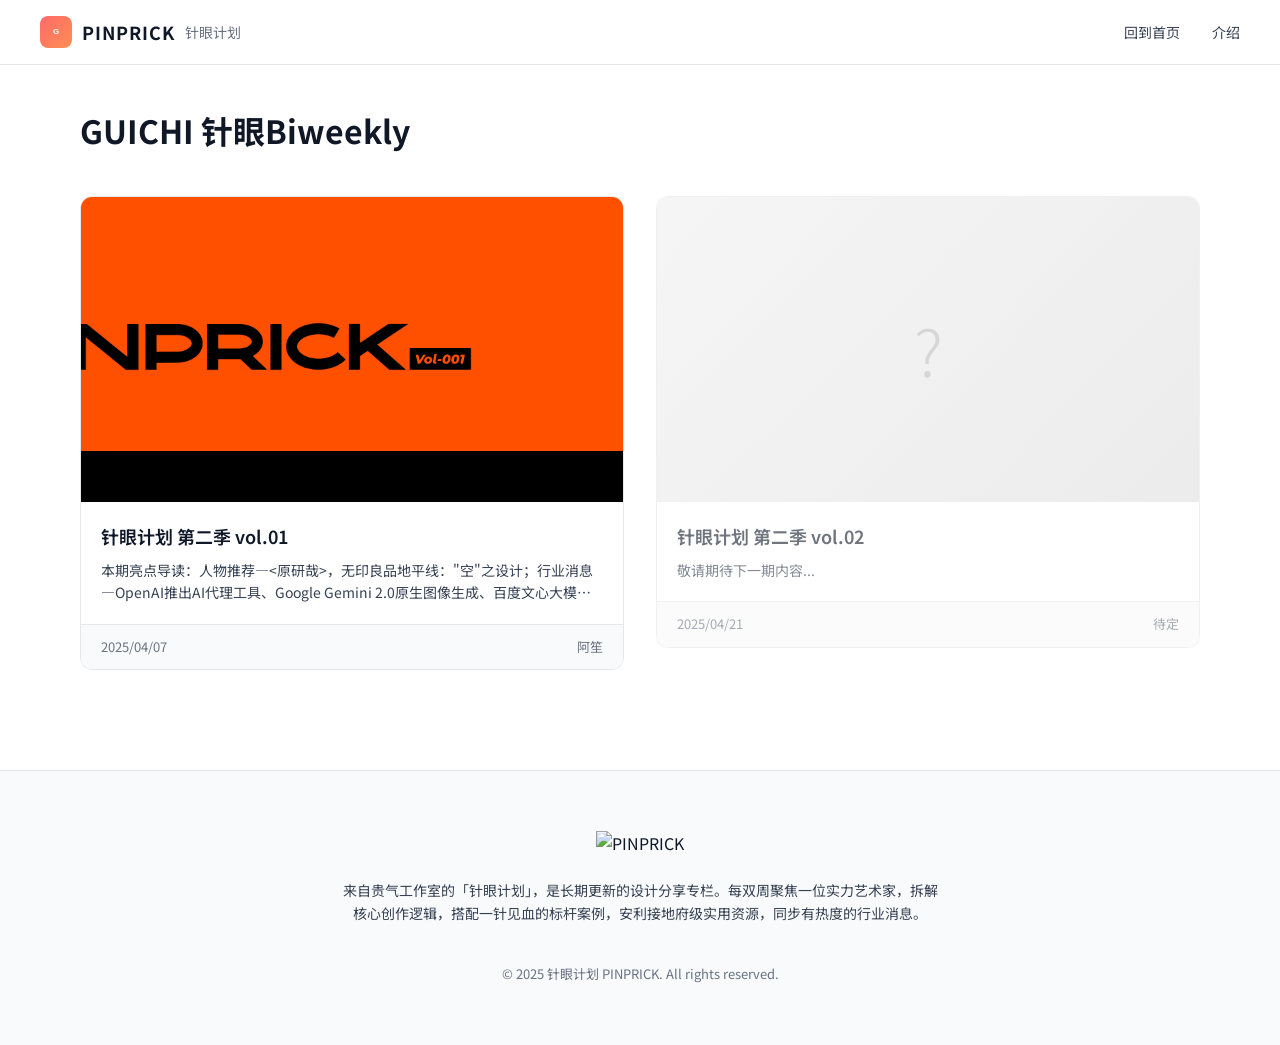
==== commit 177e3863: "修改标题为GUICHI 针眼Biweekly，修复裂开图片" ====
--- a/index.html
+++ b/index.html
@@ -3,7 +3,7 @@
 <head>
     <meta charset="UTF-8">
     <meta name="viewport" content="width=device-width, initial-scale=1.0">
-    <title>专题：针眼计划</title>
+    <title>GUICHI 针眼Biweekly</title>
     <link rel="preconnect" href="https://fonts.googleapis.com">
     <link rel="preconnect" href="https://fonts.gstatic.com" crossorigin>
     <link href="https://fonts.googleapis.com/css2?family=Noto+Sans+SC:wght@400;500;600;700&display=swap" rel="stylesheet">
@@ -74,7 +74,7 @@
     <div class="header-section">
         <div class="header-logo">
             <a href="index.html" class="logo">
-                <img src="assets/icon.svg" alt="icon">
+                <img src="[data-uri]" alt="icon">
                 <span class="en">PINPRICK</span>
                 <span class="cn">针眼计划</span>
             </a>
@@ -90,8 +90,7 @@
     <!-- Subject Content -->
     <div class="subject-page">
         <div class="subject-title">
-            <div class="subject-name-sub"><a href="#">专题</a>：</div>
-            <div class="subject-name">针眼计划</div>
+            <div class="subject-name">GUICHI 针眼Biweekly</div>
         </div>
 
         <div class="post-list">
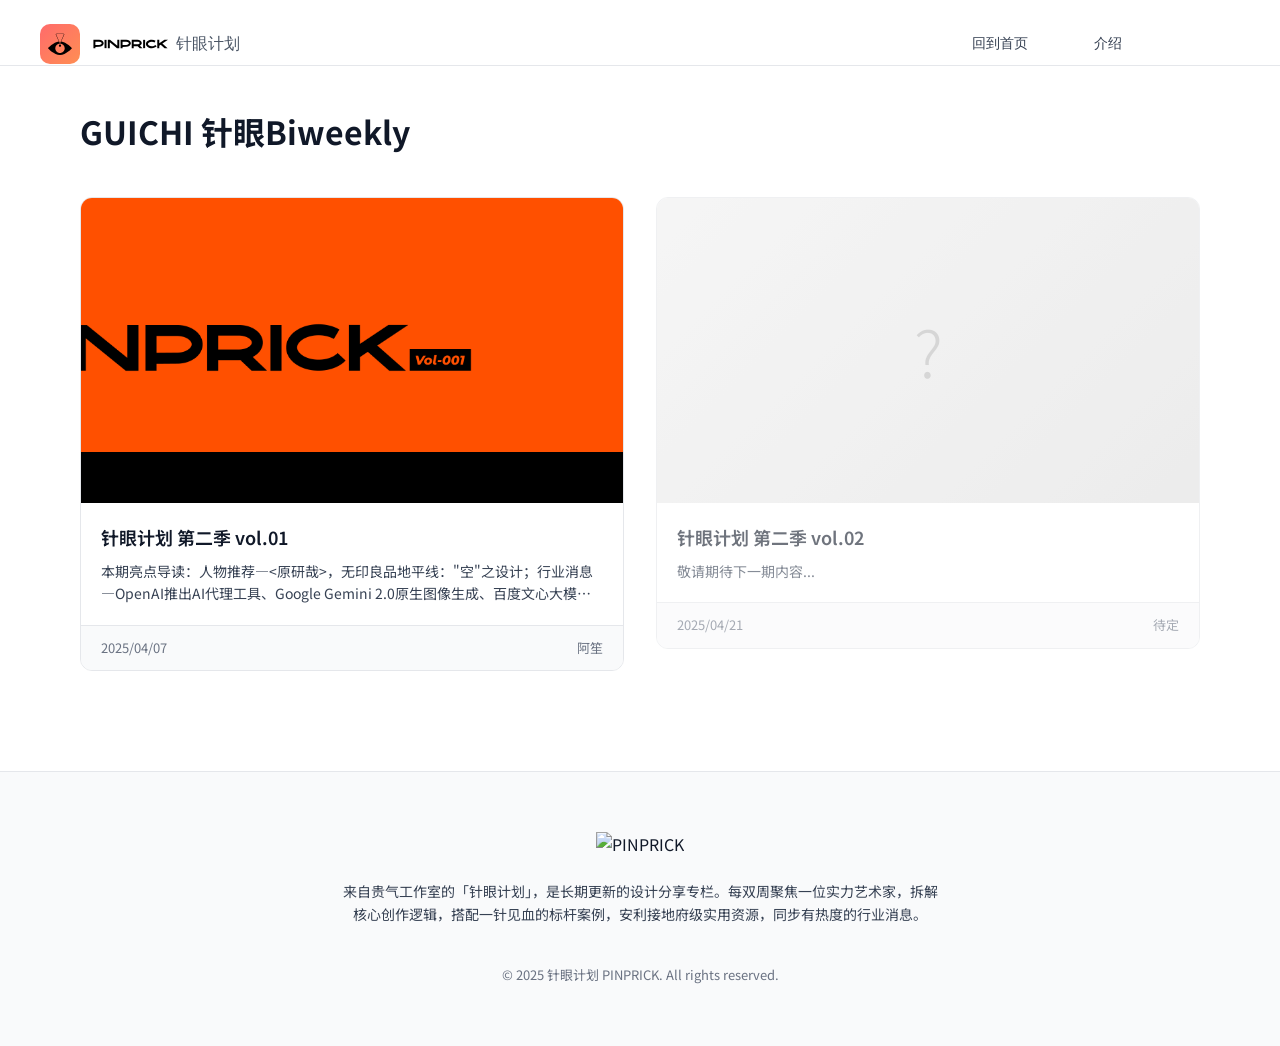
==== commit e31c0de9: "更新header为新的样式代码" ====
--- a/index.html
+++ b/index.html
@@ -71,20 +71,22 @@
 </head>
 <body>
     <!-- Header -->
-    <div class="header-section">
-        <div class="header-logo">
-            <a href="index.html" class="logo">
-                <img src="[data-uri]" alt="icon">
-                <span class="en">PINPRICK</span>
-                <span class="cn">针眼计划</span>
-            </a>
+    <div style="width: 100%; height: 100%; padding-top: 24px; padding-bottom: 1px; padding-left: 40px; padding-right: 40px; background: white; border-bottom: 1px #E5E7EB solid; flex-direction: column; justify-content: flex-start; align-items: flex-start; display: inline-flex">
+        <div style="align-self: stretch; height: 40px; justify-content: space-between; align-items: center; display: inline-flex">
+            <div style="width: 234px; height: 40px; justify-content: flex-start; align-items: center; gap: 12px; display: flex">
+                <div style="width: 40px; height: 40px; border-radius: 10px; justify-content: center; align-items: center; display: flex; background: linear-gradient(135deg, #FF6B6B 0%, #FF8E53 100%);">
+                    <img src="assets/icon.svg" style="width: 24px; height: 24px;" alt="icon">
+                </div>
+                <div style="flex: 1 1 0; height: 28px; justify-content: flex-start; align-items: center; gap: 8px; display: flex">
+                    <img src="assets/logo2.svg" style="height: 20px;" alt="PINPRICK">
+                    <div style="color: #4A5565; font-size: 16px; font-family: Inter; font-weight: 400; line-height: 24px;">针眼计划</div>
+                </div>
+            </div>
+            <div style="width: 268px; height: 20px; justify-content: flex-start; align-items: flex-start; gap: 66px; display: flex">
+                <a href="index.html" style="color: #364153; font-size: 14px; font-family: Inter; font-weight: 400; line-height: 20px; text-decoration: none;">回到首页</a>
+                <a href="#" style="color: #364153; font-size: 14px; font-family: Inter; font-weight: 400; line-height: 20px; text-decoration: none;">介绍</a>
+            </div>
         </div>
-        <nav>
-            <ul>
-                <li><a href="index.html">回到首页</a></li>
-                <li><a href="#">介绍</a></li>
-            </ul>
-        </nav>
     </div>
 
     <!-- Subject Content -->
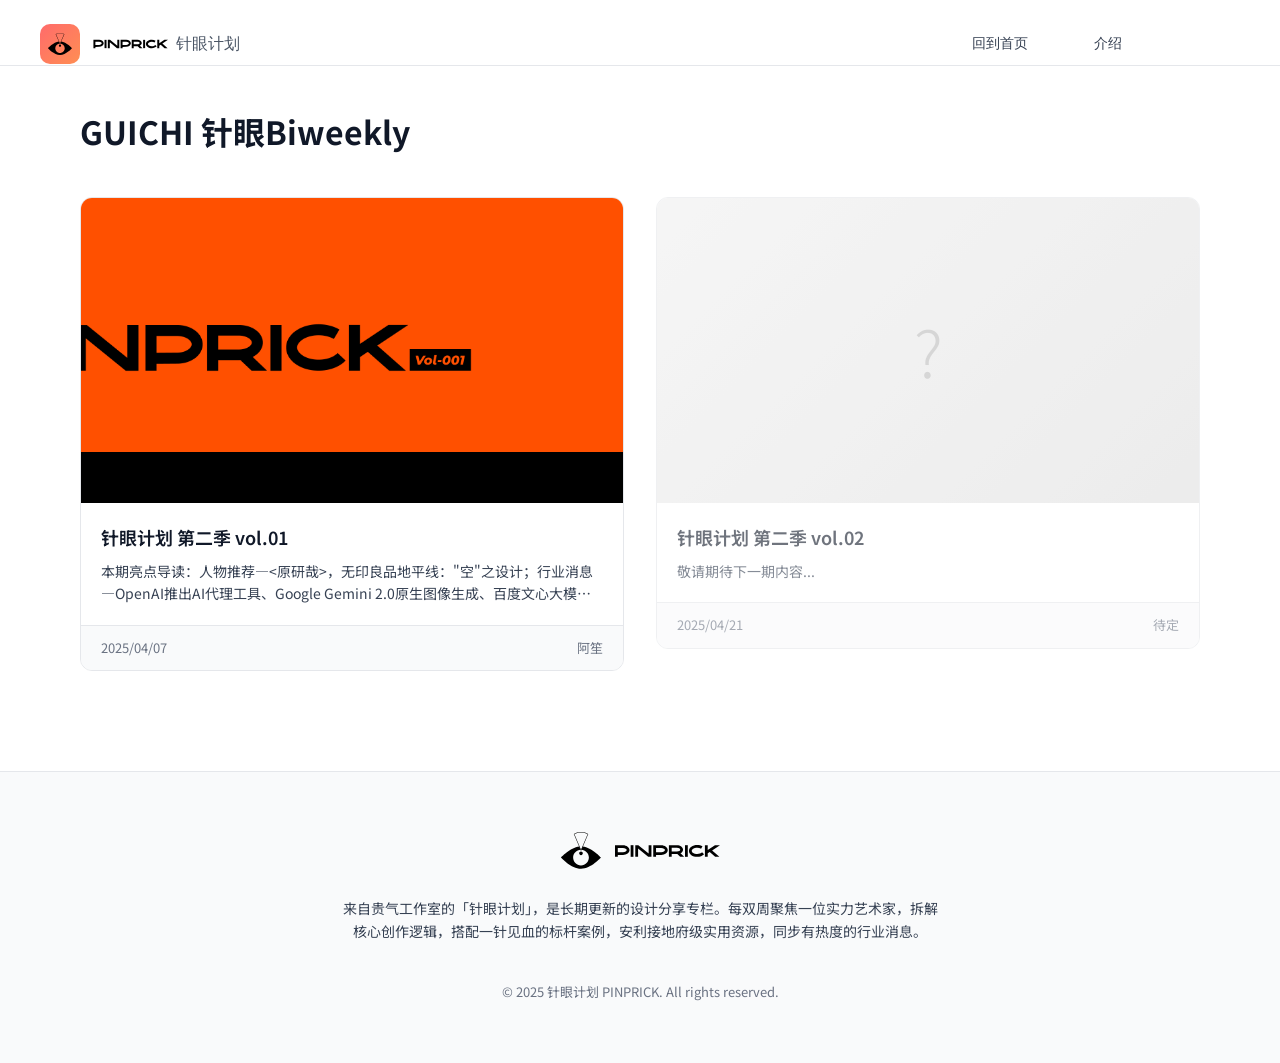
==== commit 2dafcdf1: "SVG改为base64内置：首页footer和子页面header" ====
--- a/index.html
+++ b/index.html
@@ -135,8 +135,11 @@
     <!-- Footer -->
     <footer>
         <div class="footer-content" style="text-align: center;">
-            <div class="site-desc" style="display: flex; flex-direction: column; align-items: center;">
-                <img src="assets/logos/logo.png" alt="PINPRICK">
+            <div class="site-desc" style="display: flex; flex-direction: column; align-items: center; gap: 12px;">
+                <div style="display: flex; align-items: center; gap: 12px;">
+                    <img src="[data-uri]" alt="icon" style="width: 40px; height: 37px;">
+                    <img src="[data-uri]" alt="PINPRICK" style="height: 28px;">
+                </div>
                 <div class="desc" style="text-align: center;">来自贵气工作室的「针眼计划」，是长期更新的设计分享专栏。每双周聚焦一位实力艺术家，拆解核心创作逻辑，搭配一针见血的标杆案例，安利接地府级实用资源，同步有热度的行业消息。</div>
             </div>
             <div class="cc">© 2025 针眼计划 PINPRICK. All rights reserved.</div>
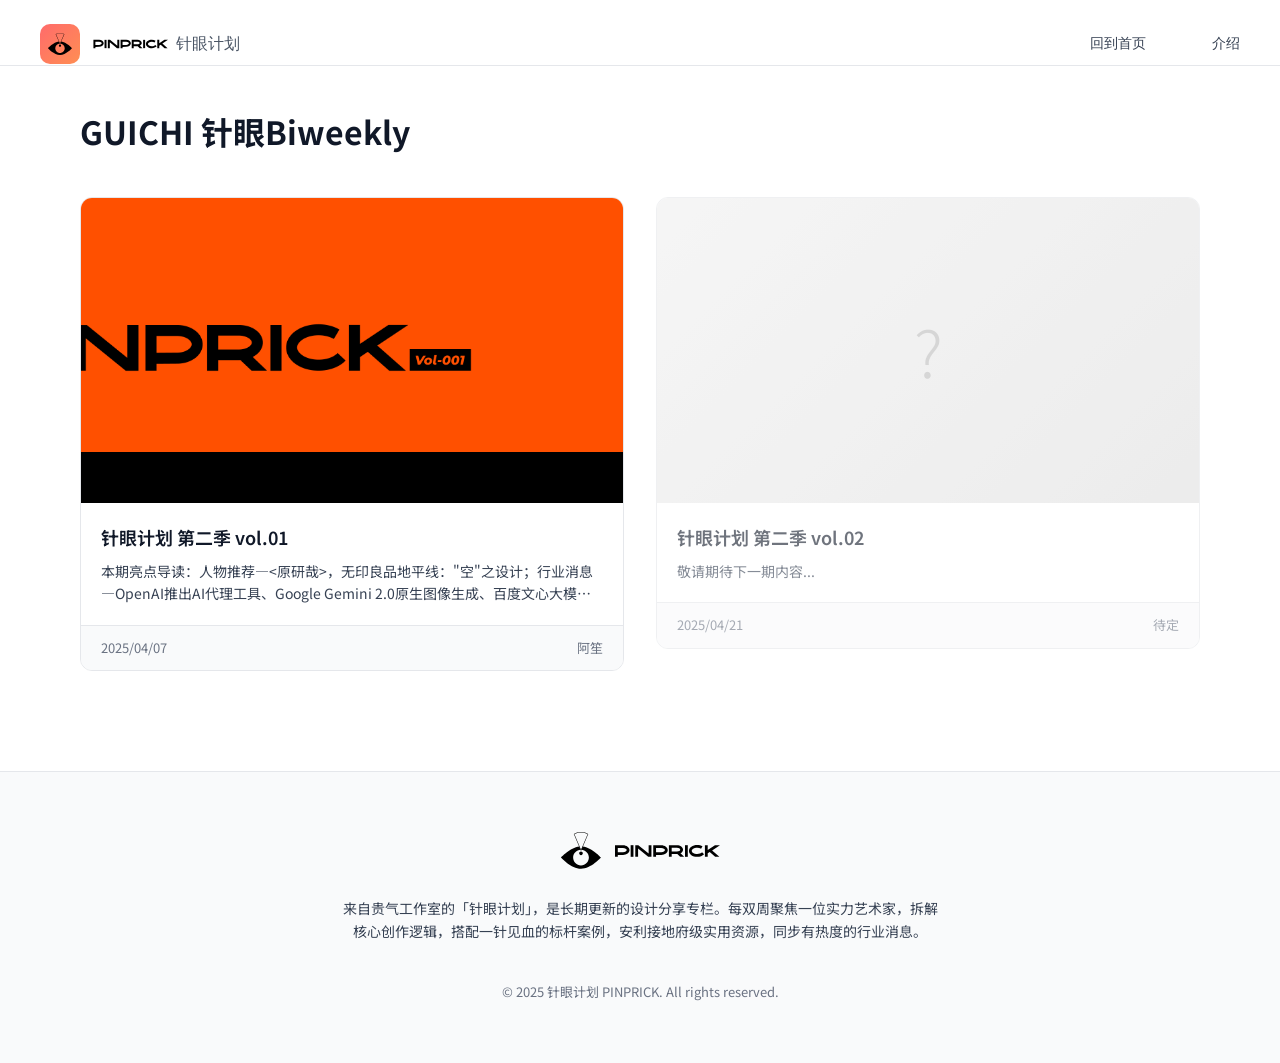
==== commit c5a8adb4: "统一首页和子页面header样式" ====
--- a/index.html
+++ b/index.html
@@ -71,18 +71,18 @@
 </head>
 <body>
     <!-- Header -->
-    <div style="width: 100%; height: 100%; padding-top: 24px; padding-bottom: 1px; padding-left: 40px; padding-right: 40px; background: white; border-bottom: 1px #E5E7EB solid; flex-direction: column; justify-content: flex-start; align-items: flex-start; display: inline-flex">
-        <div style="align-self: stretch; height: 40px; justify-content: space-between; align-items: center; display: inline-flex">
-            <div style="width: 234px; height: 40px; justify-content: flex-start; align-items: center; gap: 12px; display: flex">
-                <div style="width: 40px; height: 40px; border-radius: 10px; justify-content: center; align-items: center; display: flex; background: linear-gradient(135deg, #FF6B6B 0%, #FF8E53 100%);">
-                    <img src="assets/icon.svg" style="width: 24px; height: 24px;" alt="icon">
+    <div style="width: 100%; padding: 24px 40px 1px 40px; background: white; border-bottom: 1px solid #E5E7EB;">
+        <div style="display: flex; justify-content: space-between; align-items: center; height: 40px;">
+            <div style="display: flex; align-items: center; gap: 12px;">
+                <div style="width: 40px; height: 40px; border-radius: 10px; display: flex; justify-content: center; align-items: center; background: linear-gradient(135deg, #FF6B6B 0%, #FF8E53 100%);">
+                    <img src="[data-uri]" alt="icon" style="width: 24px; height: 24px;">
                 </div>
-                <div style="flex: 1 1 0; height: 28px; justify-content: flex-start; align-items: center; gap: 8px; display: flex">
-                    <img src="assets/logo2.svg" style="height: 20px;" alt="PINPRICK">
-                    <div style="color: #4A5565; font-size: 16px; font-family: Inter; font-weight: 400; line-height: 24px;">针眼计划</div>
+                <div style="display: flex; align-items: center; gap: 8px;">
+                    <img src="[data-uri]" alt="PINPRICK" style="height: 20px;">
+                    <span style="color: #4A5565; font-size: 16px; font-family: Inter; font-weight: 400; line-height: 24px;">针眼计划</span>
                 </div>
             </div>
-            <div style="width: 268px; height: 20px; justify-content: flex-start; align-items: flex-start; gap: 66px; display: flex">
+            <div style="display: flex; gap: 66px;">
                 <a href="index.html" style="color: #364153; font-size: 14px; font-family: Inter; font-weight: 400; line-height: 20px; text-decoration: none;">回到首页</a>
                 <a href="#" style="color: #364153; font-size: 14px; font-family: Inter; font-weight: 400; line-height: 20px; text-decoration: none;">介绍</a>
             </div>
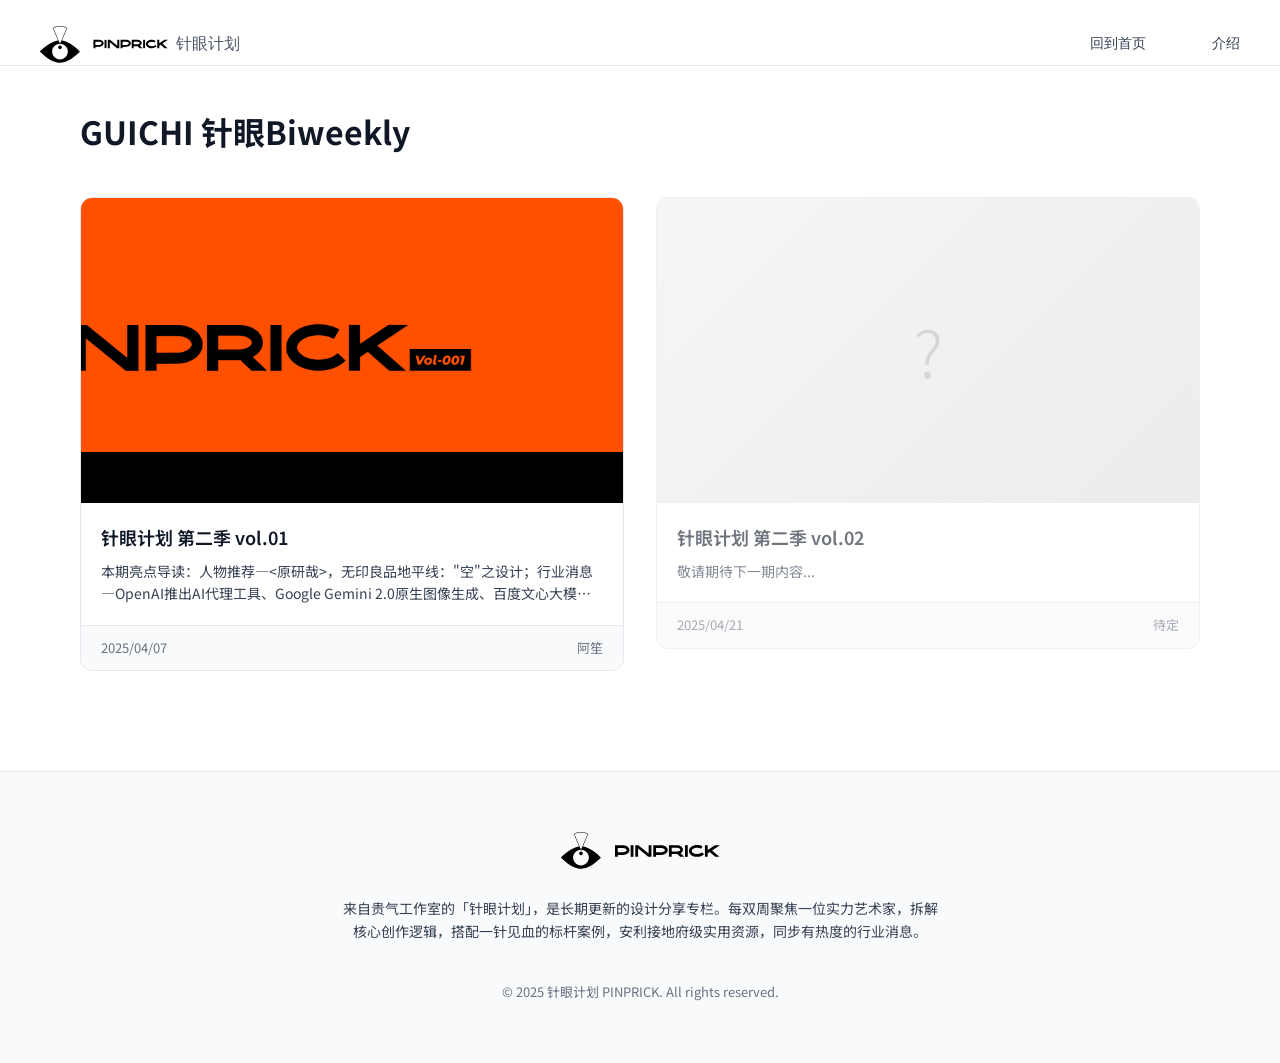
==== commit c77c7f97: "header移除渐变背景，直接使用icon.svg" ====
--- a/index.html
+++ b/index.html
@@ -74,9 +74,7 @@
     <div style="width: 100%; padding: 24px 40px 1px 40px; background: white; border-bottom: 1px solid #E5E7EB;">
         <div style="display: flex; justify-content: space-between; align-items: center; height: 40px;">
             <div style="display: flex; align-items: center; gap: 12px;">
-                <div style="width: 40px; height: 40px; border-radius: 10px; display: flex; justify-content: center; align-items: center; background: linear-gradient(135deg, #FF6B6B 0%, #FF8E53 100%);">
-                    <img src="[data-uri]" alt="icon" style="width: 24px; height: 24px;">
-                </div>
+                <img src="[data-uri]" alt="icon" style="width: 40px; height: 37px;">
                 <div style="display: flex; align-items: center; gap: 8px;">
                     <img src="[data-uri]" alt="PINPRICK" style="height: 20px;">
                     <span style="color: #4A5565; font-size: 16px; font-family: Inter; font-weight: 400; line-height: 24px;">针眼计划</span>
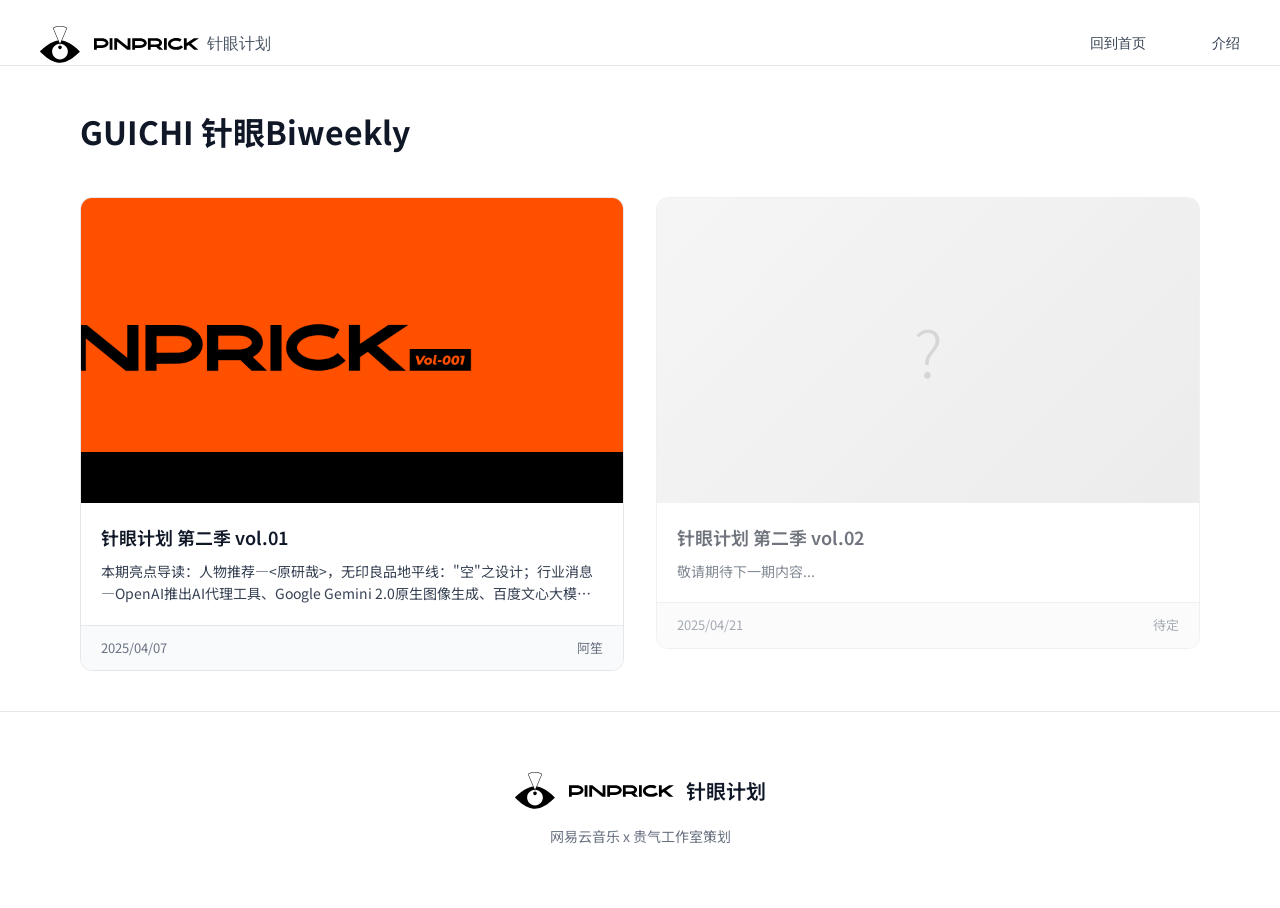
==== commit 63339e10: "首页footer与子页面保持一致" ====
--- a/index.html
+++ b/index.html
@@ -71,13 +71,15 @@
 </head>
 <body>
     <!-- Header -->
-    <div style="width: 100%; padding: 24px 40px 1px 40px; background: white; border-bottom: 1px solid #E5E7EB;">
+    <div style="width: 100%; padding-top: 24px; padding-bottom: 1px; padding-left: 40px; padding-right: 40px; background: white; border-bottom: 1px solid #E5E7EB;">
         <div style="display: flex; justify-content: space-between; align-items: center; height: 40px;">
-            <div style="display: flex; align-items: center; gap: 12px;">
-                <img src="[data-uri]" alt="icon" style="width: 40px; height: 37px;">
-                <div style="display: flex; align-items: center; gap: 8px;">
-                    <img src="[data-uri]" alt="PINPRICK" style="height: 20px;">
-                    <span style="color: #4A5565; font-size: 16px; font-family: Inter; font-weight: 400; line-height: 24px;">针眼计划</span>
+            <div style="display: flex; justify-content: flex-start; align-items: center; gap: 12px;">
+                <div style="width: 40px; height: 40px; border-radius: 10px; display: flex; justify-content: center; align-items: center;">
+                    <img src="[data-uri]" alt="icon" style="width: 40px; height: 37px;">
+                </div>
+                <div style="flex: 1 1 0; height: 28px; display: flex; justify-content: flex-start; align-items: center; gap: 8px;">
+                    <img src="[data-uri]" alt="PINPRICK" style="width: 107px; height: 28px;">
+                    <div style="width: 64px; height: 24px; color: #4A5565; font-size: 16px; font-family: Inter; font-weight: 400; line-height: 24px;">针眼计划</div>
                 </div>
             </div>
             <div style="display: flex; gap: 66px;">
@@ -131,17 +133,17 @@
     </div>
 
     <!-- Footer -->
-    <footer>
-        <div class="footer-content" style="text-align: center;">
-            <div class="site-desc" style="display: flex; flex-direction: column; align-items: center; gap: 12px;">
-                <div style="display: flex; align-items: center; gap: 12px;">
-                    <img src="[data-uri]" alt="icon" style="width: 40px; height: 37px;">
-                    <img src="[data-uri]" alt="PINPRICK" style="height: 28px;">
-                </div>
-                <div class="desc" style="text-align: center;">来自贵气工作室的「针眼计划」，是长期更新的设计分享专栏。每双周聚焦一位实力艺术家，拆解核心创作逻辑，搭配一针见血的标杆案例，安利接地府级实用资源，同步有热度的行业消息。</div>
+    <div style="width: 100%; padding: 60px 40px; background: white; border-top: 1px solid #E5E7EB; display: flex; justify-content: center; align-items: center;">
+        <div style="display: flex; flex-direction: column; align-items: center; gap: 16px;">
+            <!-- Logo组合 -->
+            <div style="display: flex; align-items: center; gap: 12px;">
+                <img src="[data-uri]" alt="icon" style="width: 40px; height: 37px;">
+                <img src="[data-uri]" alt="PINPRICK" style="height: 28px;">
+                <span style="color: #101828; font-size: 20px; font-weight: 600; font-family: 'Noto Sans SC', sans-serif;">针眼计划</span>
             </div>
-            <div class="cc">© 2025 针眼计划 PINPRICK. All rights reserved.</div>
+            <!-- 副标题 -->
+            <div style="color: #6A7282; font-size: 14px; font-family: 'Noto Sans SC', sans-serif;">网易云音乐 x 贵气工作室策划</div>
         </div>
-    </footer>
+    </div>
 </body>
 </html>
